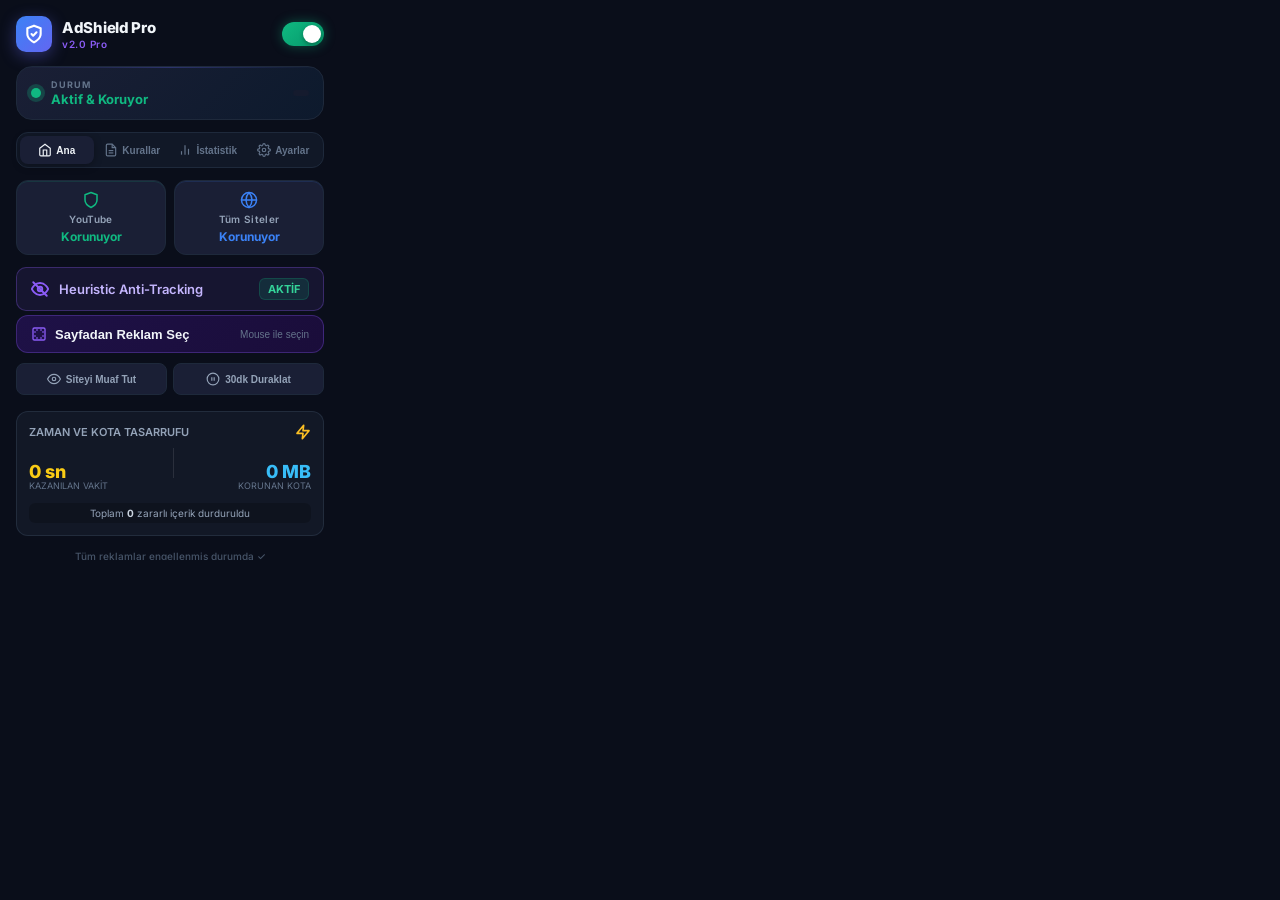
==== popup/popup.html @ 51f35d34 "özellik: zaman ve kota tasarrufu sunan oyunlaştırma paneli (gamification) eklendi * Arayüzün "Ana Se" ====
<!doctype html>
<html lang="tr">
<head>
    <meta charset="utf-8" />
    <meta name="viewport" content="width=device-width, initial-scale=1" />
    <title>AdShield Pro</title>
    <link rel="stylesheet" href="popup.css" />
    <link href="https://fonts.googleapis.com/css2?family=Inter:wght@400;500;600;700;800&display=swap" rel="stylesheet">
</head>
<body>
    <div class="container">
        <!-- Header -->
        <div class="header">
            <div class="logo">
                <svg viewBox="0 0 24 24" width="20" height="20" stroke="currentColor" stroke-width="2.5" fill="none" stroke-linecap="round" stroke-linejoin="round">
                    <path d="M12 22s8-4 8-10V5l-8-3-8 3v7c0 6 8 10 8 10z"></path>
                    <path d="M9 12l2 2 4-4"></path>
                </svg>
            </div>
            <div class="header-text">
                <h1>AdShield Pro</h1>
                <span class="version">v2.0 Pro</span>
            </div>
            <label class="toggle-switch" id="mainToggle" title="Açma / Kapama">
                <input type="checkbox" checked />
                <span class="toggle-slider"></span>
            </label>
        </div>

        <!-- Status Card -->
        <div class="status-card" id="statusCard">
            <div class="pulse-dot" id="statusDot"></div>
            <div class="status-info">
                <span class="status-label">DURUM</span>
                <span class="status-value" id="statusText">Aktif & Koruyor</span>
            </div>
            <div class="current-site" id="currentSite"></div>
        </div>

        <!-- Tab Navigation -->
        <div class="tab-nav">
            <button class="tab-btn active" data-tab="home">
                <svg viewBox="0 0 24 24" width="14" height="14" fill="none" stroke="currentColor" stroke-width="2"><path d="M3 9l9-7 9 7v11a2 2 0 01-2 2H5a2 2 0 01-2-2z"/><polyline points="9 22 9 12 15 12 15 22"/></svg>
                Ana
            </button>
            <button class="tab-btn" data-tab="rules">
                <svg viewBox="0 0 24 24" width="14" height="14" fill="none" stroke="currentColor" stroke-width="2"><path d="M14 2H6a2 2 0 00-2 2v16a2 2 0 002 2h12a2 2 0 002-2V8z"/><polyline points="14 2 14 8 20 8"/><line x1="16" y1="13" x2="8" y2="13"/><line x1="16" y1="17" x2="8" y2="17"/></svg>
                Kurallar
            </button>
            <button class="tab-btn" data-tab="stats">
                <svg viewBox="0 0 24 24" width="14" height="14" fill="none" stroke="currentColor" stroke-width="2"><line x1="18" y1="20" x2="18" y2="10"/><line x1="12" y1="20" x2="12" y2="4"/><line x1="6" y1="20" x2="6" y2="14"/></svg>
                İstatistik
            </button>
            <button class="tab-btn" data-tab="settings">
                <svg viewBox="0 0 24 24" width="14" height="14" fill="none" stroke="currentColor" stroke-width="2"><circle cx="12" cy="12" r="3"/><path d="M19.4 15a1.65 1.65 0 00.33 1.82l.06.06a2 2 0 010 2.83 2 2 0 01-2.83 0l-.06-.06a1.65 1.65 0 00-1.82-.33 1.65 1.65 0 00-1 1.51V21a2 2 0 01-4 0v-.09A1.65 1.65 0 009 19.4a1.65 1.65 0 00-1.82.33l-.06.06a2 2 0 01-2.83-2.83l.06-.06A1.65 1.65 0 004.68 15a1.65 1.65 0 00-1.51-1H3a2 2 0 010-4h.09A1.65 1.65 0 004.6 9a1.65 1.65 0 00-.33-1.82l-.06-.06a2 2 0 112.83-2.83l.06.06A1.65 1.65 0 009 4.68a1.65 1.65 0 001-1.51V3a2 2 0 014 0v.09a1.65 1.65 0 001 1.51 1.65 1.65 0 001.82-.33l.06-.06a2 2 0 012.83 2.83l-.06.06A1.65 1.65 0 0019.4 9a1.65 1.65 0 001.51 1H21a2 2 0 010 4h-.09a1.65 1.65 0 00-1.51 1z"/></svg>
                Ayarlar
            </button>
        </div>

        <!-- Tab: Home -->
        <div class="tab-content active" id="tab-home">
            <div class="stats-grid">
                <div class="stat-box glow-green">
                    <svg viewBox="0 0 24 24" width="18" height="18" fill="none" stroke="#10b981" stroke-width="2" stroke-linecap="round" stroke-linejoin="round">
                        <path d="M12 22s8-4 8-10V5l-8-3-8 3v7c0 6 8 10 8 10z"></path>
                    </svg>
                    <span class="stat-title">YouTube</span>
                    <span class="stat-value text-green">Korunuyor</span>
                </div>
                <div class="stat-box glow-blue">
                    <svg viewBox="0 0 24 24" width="18" height="18" fill="none" stroke="#3b82f6" stroke-width="2" stroke-linecap="round" stroke-linejoin="round">
                        <circle cx="12" cy="12" r="10"></circle>
                        <line x1="2" y1="12" x2="22" y2="12"></line>
                        <path d="M12 2a15.3 15.3 0 014 10 15.3 15.3 0 01-4 10 15.3 15.3 0 01-4-10 15.3 15.3 0 014-10z"></path>
                    </svg>
                    <span class="stat-title">Tüm Siteler</span>
                    <span class="stat-value text-blue">Korunuyor</span>
                </div>
            </div>

            <!-- Anti-Tracking Badge -->
            <div class="privacy-shield-container" style="margin-top: 12px; margin-bottom: 4px; background: rgba(139, 92, 246, 0.1); border: 1px solid rgba(139, 92, 246, 0.3); border-radius: 10px; padding: 10px 14px; display: flex; align-items: center; justify-content: space-between; gap: 10px;">
                <div style="display: flex; align-items: center; gap: 10px;">
                    <svg viewBox="0 0 24 24" width="18" height="18" fill="none" stroke="#8b5cf6" stroke-width="2.5" stroke-linecap="round" stroke-linejoin="round" style="flex-shrink: 0;">
                        <path d="M1 12s4-8 11-8 11 8 11 8-4 8-11 8-11-8-11-8z"></path>
                        <circle cx="12" cy="12" r="3"></circle>
                        <line x1="3" y1="3" x2="21" y2="21"></line>
                    </svg>
                    <span style="color:#c4b5fd; font-size:13px; font-weight:600;">Heuristic Anti-Tracking</span>
                </div>
                <div style="background: rgba(16, 185, 129, 0.15); color: #34d399; font-size: 11px; font-weight: 700; padding: 3px 8px; border-radius: 6px; border: 1px solid rgba(16, 185, 129, 0.2);">AKTİF</div>
            </div>

            <!-- AI Filter Badge -->
            <div id="aiActiveBadge" class="privacy-shield-container" style="display: none; margin-top: 4px; margin-bottom: 4px; background: rgba(59, 130, 246, 0.1); border: 1px solid rgba(59, 130, 246, 0.3); border-radius: 10px; padding: 10px 14px; align-items: center; justify-content: space-between; gap: 10px;">
                <div style="display: flex; align-items: center; gap: 10px;">
                    <svg viewBox="0 0 24 24" width="18" height="18" fill="none" stroke="#60a5fa" stroke-width="2.5" stroke-linecap="round" stroke-linejoin="round" style="flex-shrink: 0;">
                        <path d="M12 2v20M17 5H9.5a3.5 3.5 0 0 0 0 7h5a3.5 3.5 0 0 1 0 7H6"></path>
                    </svg>
                    <span style="color:#93c5fd; font-size:13px; font-weight:600;">AI Semantic Filter</span>
                </div>
                <div style="background: rgba(16, 185, 129, 0.15); color: #34d399; font-size: 11px; font-weight: 700; padding: 3px 8px; border-radius: 6px; border: 1px solid rgba(16, 185, 129, 0.2);">AKTİF</div>
            </div>

            <!-- Element Picker Button -->
            <button class="picker-btn" id="btnPicker">
                <svg viewBox="0 0 24 24" width="16" height="16" fill="none" stroke="currentColor" stroke-width="2">
                    <path d="M5 9l2 0"/><path d="M5 15l2 0"/>
                    <path d="M9 5l0 2"/><path d="M15 5l0 2"/>
                    <path d="M9 19l0-2"/><path d="M15 19l0-2"/>
                    <path d="M19 9l-2 0"/><path d="M19 15l-2 0"/>
                    <rect x="3" y="3" width="18" height="18" rx="2"/>
                </svg>
                <span>Sayfadan Reklam Seç</span>
                <span class="picker-hint">Mouse ile seçin</span>
            </button>

            <!-- Quick Actions -->
            <div class="quick-actions">
                <button class="action-btn" id="btnWhitelistSite" title="Bu siteyi muaf tut">
                    <svg viewBox="0 0 24 24" width="14" height="14" fill="none" stroke="currentColor" stroke-width="2">
                        <path d="M1 12s4-8 11-8 11 8 11 8-4 8-11 8-11-8-11-8z"/><circle cx="12" cy="12" r="3"/>
                    </svg>
                    <span id="whitelistBtnText">Siteyi Muaf Tut</span>
                </button>
                <button class="action-btn" id="btnPause" title="Geçici duraklat">
                    <svg viewBox="0 0 24 24" width="14" height="14" fill="none" stroke="currentColor" stroke-width="2">
                        <circle cx="12" cy="12" r="10"/><line x1="10" y1="15" x2="10" y2="9"/><line x1="14" y1="15" x2="14" y2="9"/>
                    </svg>
                    <span id="pauseBtnText">30dk Duraklat</span>
                </button>
            </div>

            <div class="gamification-panel" id="gamificationPanel" style="margin-top: 16px; background: rgba(30, 41, 59, 0.4); border: 1px solid rgba(51, 65, 85, 0.5); border-radius: 12px; padding: 12px; display: flex; flex-direction: column; gap: 8px;">
                <div style="display: flex; justify-content: space-between; align-items: center;">
                    <span style="font-size: 11px; color: #94a3b8; font-weight: 600; text-transform: uppercase;">Zaman ve Kota Tasarrufu</span>
                    <svg viewBox="0 0 24 24" width="16" height="16" fill="none" stroke="#fbbf24" stroke-width="2.5" stroke-linecap="round" stroke-linejoin="round">
                        <polygon points="13 2 3 14 12 14 11 22 21 10 12 10 13 2"></polygon>
                    </svg>
                </div>
                <div style="display: flex; justify-content: space-between; align-items: baseline;">
                    <div style="display: flex; flex-direction: column;">
                        <span id="savedTimeValue" style="font-size: 18px; font-weight: 800; color: #facc15;">0 sn</span>
                        <span style="font-size: 9px; color: #64748b; margin-top: -2px;">KAZANILAN VAKİT</span>
                    </div>
                    <div style="width: 1px; height: 30px; background: rgba(255, 255, 255, 0.1);"></div>
                    <div style="display: flex; flex-direction: column; text-align: right;">
                        <span id="savedDataValue" style="font-size: 18px; font-weight: 800; color: #38bdf8;">0 MB</span>
                        <span style="font-size: 9px; color: #64748b; margin-top: -2px;">KORUNAN KOTA</span>
                    </div>
                </div>
                <div style="font-size: 10px; color: #94a3b8; text-align: center; margin-top: 4px; background: rgba(0,0,0,0.2); padding: 4px; border-radius: 6px;">
                    Toplam <span id="totalBlockedCount" style="color: #cbd5e1; font-weight: bold;">0</span> zararlı içerik durduruldu
                </div>
            </div>
        </div>

        <!-- Tab: Rules -->
        <div class="tab-content" id="tab-rules">
            <!-- Add Rule Form -->
            <div class="add-rule-section">
                <h3 class="section-title">Yeni Kural Ekle</h3>
                <div class="input-group">
                    <input type="text" id="inputSelector" placeholder="CSS Seçici (örn: .ad-banner)" class="input-field" />
                </div>
                <div class="input-group">
                    <input type="text" id="inputDomain" placeholder="Domain (boş = tüm siteler)" class="input-field" />
                </div>
                <div class="input-row">
                    <label class="checkbox-label">
                        <input type="checkbox" id="checkAllSites" />
                        <span>Tüm sitelerde uygula</span>
                    </label>
                    <button class="btn-primary" id="btnAddRule">+ Ekle</button>
                </div>
            </div>

            <!-- Rules List -->
            <div class="rules-list-section">
                <div class="section-header">
                    <h3 class="section-title">Özel Kurallar</h3>
                    <span class="rule-count" id="ruleCount">0</span>
                </div>
                <div class="rules-list" id="rulesList">
                    <div class="empty-state" id="emptyRules">
                        <svg viewBox="0 0 24 24" width="32" height="32" fill="none" stroke="#475569" stroke-width="1.5">
                            <path d="M14 2H6a2 2 0 00-2 2v16a2 2 0 002 2h12a2 2 0 002-2V8z"/><polyline points="14 2 14 8 20 8"/>
                        </svg>
                        <span>Henüz özel kural yok</span>
                        <span class="empty-hint">Yukarıdan kural ekleyin veya "Sayfadan Reklam Seç" butonunu kullanın</span>
                    </div>
                </div>
            </div>

            <!-- Import/Export -->
            <div class="import-export">
                <button class="btn-sm" id="btnExport">📤 Dışa Aktar</button>
                <button class="btn-sm" id="btnImport">📥 İçe Aktar</button>
                <input type="file" id="fileImport" accept=".json" style="display:none" />
            </div>
        </div>

        <!-- Tab: Stats -->
        <div class="tab-content" id="tab-stats">
            <div class="stats-overview">
                <div class="stats-big-number">
                    <span class="big-number" id="statsTotalBlocked">0</span>
                    <span class="big-label">Toplam Engellenen</span>
                </div>
                <div class="stats-today">
                    <span class="today-number" id="statsTodayBlocked">0</span>
                    <span class="today-label">Bugün Engellenen</span>
                </div>
            </div>

            <h3 class="section-title">Site Bazlı İstatistikler</h3>
            <div class="domain-stats-list" id="domainStatsList">
                <div class="empty-state">
                    <span>Henüz veri yok</span>
                </div>
            </div>

            <button class="btn-danger-sm" id="btnResetStats">🗑️ İstatistikleri Sıfırla</button>
        </div>

        <!-- Tab: Settings -->
        <div class="tab-content" id="tab-settings">
            <h3 class="section-title" style="margin-top: 16px;">Yapay Zeka (AI) İçerik Filtresi</h3>
            <div class="ai-filter-section" style="background: rgba(30, 41, 59, 0.5); padding: 12px; border-radius: 8px; border: 1px solid rgba(51, 65, 85, 0.5);">
                <div style="display: flex; justify-content: space-between; align-items: center; margin-bottom: 10px;">
                    <span style="font-size: 13px; color: #e2e8f0; font-weight: 500;">AI Filtresi (Gemini Modelleri)</span>
                    <label class="toggle-switch" title="AI Filtresi Aç/Kapat" style="transform: scale(0.85); margin: 0;">
                        <input type="checkbox" id="aiToggle" />
                        <span class="toggle-slider"></span>
                    </label>
                </div>
                <div class="input-group" style="margin-top: 8px;">
                    <input type="password" id="inputAiKey" placeholder="Gemini API Key Girin" class="input-field" style="font-size: 11px; padding: 6px 10px;" />
                    <button class="btn-primary btn-sm-inline" id="btnFetchModels" style="padding: 6px 10px; font-size: 11px; white-space: nowrap;">Modelleri Bul</button>
                </div>
                <div class="input-group" id="aiModelGroup" style="margin-top: 4px; display: none;">
                    <select id="selectAiModel" class="input-field" style="font-size: 11px; padding: 6px 10px; flex: 1; background: var(--bg-secondary); color: var(--text-primary); border: 1px solid var(--border-color); border-radius: 6px;">
                    </select>
                    <button class="btn-primary btn-sm-inline" id="btnAddAiKey" style="padding: 6px 10px; font-size: 11px;">Ekle</button>
                </div>
                <div id="aiKeysList" style="margin-top: 8px; display: flex; flex-direction: column; gap: 4px;">
                    <!-- API Keys will be listed here -->
                </div>
                <div id="aiStatsDisplay" style="margin-top: 8px; display: none; justify-content: space-between; align-items: center; padding: 8px; background: rgba(59, 130, 246, 0.1); border: 1px solid rgba(59, 130, 246, 0.2); border-radius: 6px;">
                    <div style="display: flex; flex-direction: column; align-items: center; flex: 1;">
                        <span style="font-size: 10px; color: #94a3b8;">Tüketilen Token</span>
                        <span id="aiTokenCount" style="font-size: 14px; font-weight: bold; color: #60a5fa; font-family: monospace;">0</span>
                    </div>
                    <div style="width: 1px; height: 24px; background: rgba(59, 130, 246, 0.2);"></div>
                    <div style="display: flex; flex-direction: column; align-items: center; flex: 1;">
                        <span style="font-size: 10px; color: #94a3b8;">Engellenen Clickbait</span>
                        <span id="aiBlockedCount" style="font-size: 14px; font-weight: bold; color: #34d399; font-family: monospace;">0</span>
                    </div>
                </div>
                <div style="font-size: 10px; color: #94a3b8; margin-top: 8px; line-height: 1.4;">
                    Clickbait haberleri ve gizli reklam bölümlerini gizler. Çoklu key-model ikilisi eklerseniz, biri kota aşımına (429) ulaşınca diğerine geçer.
                </div>
            </div>

            <h3 class="section-title" style="margin-top: 16px;">Beyaz Liste (Muaf Siteler)</h3>
            <div class="whitelist-section">
                <div class="input-group">
                    <input type="text" id="inputWhitelist" placeholder="Domain ekle (örn: example.com)" class="input-field" />
                    <button class="btn-primary btn-sm-inline" id="btnAddWhitelist">Ekle</button>
                </div>
                <div class="whitelist-items" id="whitelistItems">
                    <div class="empty-state" id="emptyWhitelist">
                        <span>Beyaz liste boş</span>
                    </div>
                </div>
            </div>

            <h3 class="section-title" style="margin-top: 16px;">Geçici Duraklat</h3>
            <div class="pause-options">
                <button class="pause-btn" data-minutes="30">30 dk</button>
                <button class="pause-btn" data-minutes="60">1 saat</button>
                <button class="pause-btn" data-minutes="180">3 saat</button>
                <button class="pause-btn" id="btnResumeNow" style="display:none;">▶ Devam Et</button>
            </div>
            <div class="pause-status" id="pauseStatus" style="display:none;">
                <span id="pauseStatusText"></span>
            </div>

            <div class="about-section">
                <p class="about-text">AdShield Pro v2.0</p>
                <p class="about-sub">YouTube & tüm siteler için gelişmiş reklam engelleme</p>
            </div>
        </div>

        <!-- Status Message -->
        <div class="status-message" id="statusMessage">
            Tüm reklamlar engellenmiş durumda ✓
        </div>

        <!-- App Footer -->
        <div class="app-footer">
            <div class="author-info">
                Prepared by <span class="author-name">Gökhan TAYLAN</span>
            </div>
            <div class="social-links">
                <a href="http://instagram.com/ayzvisionstudio" target="_blank" title="Instagram" class="social-link instagram">
                    <svg viewBox="0 0 24 24" width="14" height="14" fill="none" stroke="currentColor" stroke-width="2" stroke-linecap="round" stroke-linejoin="round"><rect x="2" y="2" width="20" height="20" rx="5" ry="5"></rect><path d="M16 11.37A4 4 0 1 1 12.63 8 4 4 0 0 1 16 11.37z"></path><line x1="17.5" y1="6.5" x2="17.51" y2="6.5"></line></svg>
                </a>
                <a href="https://www.linkedin.com/in/gkhantyln/" target="_blank" title="LinkedIn" class="social-link linkedin">
                    <svg viewBox="0 0 24 24" width="14" height="14" fill="none" stroke="currentColor" stroke-width="2" stroke-linecap="round" stroke-linejoin="round"><path d="M16 8a6 6 0 0 1 6 6v7h-4v-7a2 2 0 0 0-2-2 2 2 0 0 0-2 2v7h-4v-7a6 6 0 0 1 6-6z"></path><rect x="2" y="9" width="4" height="12"></rect><circle cx="4" cy="4" r="2"></circle></svg>
                </a>
                <a href="mailto:tylngkhn@gmail.com" title="Email" class="social-link email">
                    <svg viewBox="0 0 24 24" width="14" height="14" fill="none" stroke="currentColor" stroke-width="2" stroke-linecap="round" stroke-linejoin="round"><path d="M4 4h16c1.1 0 2 .9 2 2v12c0 1.1-.9 2-2 2H4c-1.1 0-2-.9-2-2V6c0-1.1.9-2 2-2z"></path><polyline points="22,6 12,13 2,6"></polyline></svg>
                </a>
                <a href="https://t.me/llcoder" target="_blank" title="Telegram" class="social-link telegram">
                    <svg viewBox="0 0 24 24" width="14" height="14" fill="none" stroke="currentColor" stroke-width="2" stroke-linecap="round" stroke-linejoin="round"><line x1="22" y1="2" x2="11" y2="13"></line><polygon points="22 2 15 22 11 13 2 9 22 2"></polygon></svg>
                </a>
            </div>
        </div>
    </div>
    <script src="popup.js"></script>
</body>
</html>
---- popup/popup.css ----
/* ======================================================
   AdShield Pro v2.0 — Premium Dark Mode Popup CSS
   ====================================================== */

:root {
  --bg-primary: #0a0e1a;
  --bg-secondary: #111827;
  --bg-card: #1a1f35;
  --bg-card-hover: #222845;
  --bg-input: #151b2e;
  --border-primary: #1e293b;
  --border-secondary: #2d3a52;
  --border-accent: #3b82f6;
  --text-primary: #f1f5f9;
  --text-secondary: #94a3b8;
  --text-muted: #64748b;
  --text-dim: #475569;
  --accent-green: #10b981;
  --accent-green-glow: rgba(16, 185, 129, 0.15);
  --accent-blue: #3b82f6;
  --accent-blue-glow: rgba(59, 130, 246, 0.15);
  --accent-red: #ef4444;
  --accent-orange: #f59e0b;
  --accent-purple: #8b5cf6;
  --radius-sm: 8px;
  --radius-md: 12px;
  --radius-lg: 16px;
  --shadow-sm: 0 2px 8px rgba(0,0,0,0.3);
  --shadow-md: 0 4px 16px rgba(0,0,0,0.4);
  --shadow-lg: 0 8px 32px rgba(0,0,0,0.5);
  --transition: all 0.2s cubic-bezier(0.4, 0, 0.2, 1);
}

* {
  box-sizing: border-box;
}

body {
  margin: 0;
  font-family: 'Inter', -apple-system, BlinkMacSystemFont, "Segoe UI", Roboto, Helvetica, Arial, sans-serif;
  background: var(--bg-primary);
  color: var(--text-primary);
  user-select: none;
  -webkit-font-smoothing: antialiased;
}

.container {
  width: 340px;
  padding: 16px;
  max-height: 560px;
  overflow-y: auto;
}

.container::-webkit-scrollbar {
  width: 4px;
}
.container::-webkit-scrollbar-track {
  background: transparent;
}
.container::-webkit-scrollbar-thumb {
  background: var(--border-secondary);
  border-radius: 4px;
}

/* ── Header ─────────────────────────────── */
.header {
  display: flex;
  align-items: center;
  gap: 10px;
  margin-bottom: 14px;
}

.logo {
  background: linear-gradient(135deg, #3b82f6, #6366f1);
  color: white;
  width: 36px;
  height: 36px;
  border-radius: 10px;
  display: flex;
  align-items: center;
  justify-content: center;
  box-shadow: 0 4px 16px rgba(99, 102, 241, 0.4);
  flex-shrink: 0;
}

.header-text {
  display: flex;
  flex-direction: column;
  gap: 1px;
  flex: 1;
}

h1 {
  margin: 0;
  font-size: 15px;
  font-weight: 800;
  color: var(--text-primary);
  letter-spacing: -0.3px;
}

.version {
  font-size: 10px;
  color: var(--accent-purple);
  font-weight: 600;
  letter-spacing: 0.5px;
}

/* Toggle Switch */
.toggle-switch {
  position: relative;
  width: 42px;
  height: 24px;
  flex-shrink: 0;
}

.toggle-switch input {
  opacity: 0;
  width: 0;
  height: 0;
}

.toggle-slider {
  position: absolute;
  cursor: pointer;
  top: 0;
  left: 0;
  right: 0;
  bottom: 0;
  background: #334155;
  border-radius: 24px;
  transition: var(--transition);
}

.toggle-slider:before {
  content: '';
  position: absolute;
  height: 18px;
  width: 18px;
  left: 3px;
  bottom: 3px;
  background: white;
  border-radius: 50%;
  transition: var(--transition);
  box-shadow: 0 2px 4px rgba(0,0,0,0.3);
}

.toggle-switch input:checked + .toggle-slider {
  background: linear-gradient(135deg, #10b981, #059669);
  box-shadow: 0 0 12px rgba(16, 185, 129, 0.4);
}

.toggle-switch input:checked + .toggle-slider:before {
  transform: translateX(18px);
}

/* ── Status Card ────────────────────────── */
.status-card {
  background: linear-gradient(135deg, var(--bg-card), #0d1a2d);
  border: 1px solid var(--border-primary);
  border-radius: var(--radius-lg);
  padding: 12px 14px;
  display: flex;
  align-items: center;
  gap: 10px;
  margin-bottom: 12px;
  position: relative;
  overflow: hidden;
}

.status-card::before {
  content: '';
  position: absolute;
  top: 0;
  left: 0;
  right: 0;
  height: 1px;
  background: linear-gradient(90deg, transparent, rgba(99,102,241,0.3), transparent);
}

.status-card.disabled {
  border-color: rgba(239, 68, 68, 0.3);
}

.pulse-dot {
  width: 10px;
  height: 10px;
  border-radius: 50%;
  background: var(--accent-green);
  flex-shrink: 0;
  position: relative;
}

.pulse-dot.off {
  background: var(--accent-red);
}

.pulse-dot::after {
  content: '';
  position: absolute;
  top: -4px;
  left: -4px;
  width: 18px;
  height: 18px;
  border-radius: 50%;
  background: rgba(16, 185, 129, 0.25);
  animation: pulse 2s ease-in-out infinite;
}

.pulse-dot.off::after {
  background: rgba(239, 68, 68, 0.25);
}

@keyframes pulse {
  0%, 100% { transform: scale(1); opacity: 1; }
  50% { transform: scale(1.4); opacity: 0.4; }
}

.status-info {
  display: flex;
  flex-direction: column;
  gap: 1px;
  flex: 1;
}

.status-label {
  font-size: 9px;
  color: var(--text-muted);
  font-weight: 700;
  text-transform: uppercase;
  letter-spacing: 1px;
}

.status-value {
  font-size: 13px;
  font-weight: 700;
  color: var(--accent-green);
}

.status-value.off {
  color: var(--accent-red);
}

.current-site {
  font-size: 10px;
  color: var(--text-muted);
  background: var(--bg-input);
  padding: 3px 8px;
  border-radius: 6px;
  max-width: 120px;
  overflow: hidden;
  text-overflow: ellipsis;
  white-space: nowrap;
}

/* ── Tab Navigation ─────────────────────── */
.tab-nav {
  display: flex;
  gap: 2px;
  background: var(--bg-secondary);
  border-radius: var(--radius-md);
  padding: 3px;
  margin-bottom: 12px;
  border: 1px solid var(--border-primary);
}

.tab-btn {
  flex: 1;
  display: flex;
  align-items: center;
  justify-content: center;
  gap: 4px;
  padding: 7px 4px;
  border: none;
  background: transparent;
  color: var(--text-muted);
  font-size: 10px;
  font-weight: 600;
  border-radius: var(--radius-sm);
  cursor: pointer;
  transition: var(--transition);
  white-space: nowrap;
}

.tab-btn:hover {
  color: var(--text-secondary);
  background: rgba(255,255,255,0.04);
}

.tab-btn.active {
  background: var(--bg-card);
  color: var(--text-primary);
  box-shadow: var(--shadow-sm);
}

.tab-btn svg {
  flex-shrink: 0;
}

/* ── Tab Content ────────────────────────── */
.tab-content {
  display: none;
  animation: fadeIn 0.2s ease;
}

.tab-content.active {
  display: block;
}

@keyframes fadeIn {
  from { opacity: 0; transform: translateY(4px); }
  to { opacity: 1; transform: translateY(0); }
}

/* ── Stats Grid (Home) ──────────────────── */
.stats-grid {
  display: flex;
  gap: 8px;
  margin-bottom: 10px;
}

.stat-box {
  flex: 1;
  background: var(--bg-card);
  border: 1px solid var(--border-primary);
  border-radius: var(--radius-md);
  padding: 10px 8px;
  text-align: center;
  display: flex;
  flex-direction: column;
  align-items: center;
  gap: 4px;
  transition: var(--transition);
}

.stat-box:hover {
  border-color: var(--border-secondary);
  transform: translateY(-1px);
}

.stat-box.glow-green {
  box-shadow: inset 0 1px 0 var(--accent-green-glow);
}
.stat-box.glow-blue {
  box-shadow: inset 0 1px 0 var(--accent-blue-glow);
}

.stat-title {
  display: block;
  font-size: 10px;
  color: var(--text-secondary);
  font-weight: 600;
  letter-spacing: 0.3px;
}

.stat-value {
  display: block;
  font-size: 12px;
  font-weight: 700;
}

.text-green { color: var(--accent-green); }
.text-blue { color: var(--accent-blue); }
.text-red { color: var(--accent-red); }

/* ── Picker Button ──────────────────────── */
.picker-btn {
  width: 100%;
  display: flex;
  align-items: center;
  gap: 8px;
  padding: 10px 14px;
  background: linear-gradient(135deg, #1e1147, #1a0d3a);
  border: 1px solid rgba(139, 92, 246, 0.3);
  border-radius: var(--radius-md);
  color: var(--text-primary);
  font-size: 13px;
  font-weight: 600;
  cursor: pointer;
  transition: var(--transition);
  margin-bottom: 10px;
}

.picker-btn:hover {
  background: linear-gradient(135deg, #2d1a60, #241050);
  border-color: rgba(139, 92, 246, 0.5);
  box-shadow: 0 4px 20px rgba(139, 92, 246, 0.2);
  transform: translateY(-1px);
}

.picker-btn:active {
  transform: translateY(0);
}

.picker-btn svg {
  color: var(--accent-purple);
  flex-shrink: 0;
}

.picker-hint {
  margin-left: auto;
  font-size: 10px;
  color: var(--text-muted);
  font-weight: 500;
}

/* ── Quick Actions ──────────────────────── */
.quick-actions {
  display: flex;
  gap: 6px;
  margin-bottom: 10px;
}

.action-btn {
  flex: 1;
  display: flex;
  align-items: center;
  justify-content: center;
  gap: 5px;
  padding: 8px 6px;
  background: var(--bg-card);
  border: 1px solid var(--border-primary);
  border-radius: var(--radius-sm);
  color: var(--text-secondary);
  font-size: 10px;
  font-weight: 600;
  cursor: pointer;
  transition: var(--transition);
}

.action-btn:hover {
  background: var(--bg-card-hover);
  color: var(--text-primary);
  border-color: var(--border-secondary);
}

.action-btn.active-wl {
  background: rgba(245, 158, 11, 0.1);
  border-color: rgba(245, 158, 11, 0.3);
  color: var(--accent-orange);
}

/* ── Total Blocked ──────────────────────── */
.total-blocked {
  text-align: center;
  padding: 8px 0 4px;
}

.total-number {
  display: block;
  font-size: 28px;
  font-weight: 800;
  background: linear-gradient(135deg, var(--accent-green), var(--accent-blue));
  -webkit-background-clip: text;
  -webkit-text-fill-color: transparent;
  background-clip: text;
  line-height: 1.1;
}

.total-label {
  font-size: 10px;
  color: var(--text-muted);
  font-weight: 500;
}

/* ── Rules Tab ──────────────────────────── */
.section-title {
  font-size: 12px;
  font-weight: 700;
  color: var(--text-secondary);
  margin: 0 0 8px;
  text-transform: uppercase;
  letter-spacing: 0.5px;
}

.section-header {
  display: flex;
  align-items: center;
  justify-content: space-between;
  margin-bottom: 8px;
}

.section-header .section-title {
  margin: 0;
}

.rule-count {
  background: var(--accent-blue);
  color: white;
  font-size: 10px;
  font-weight: 700;
  padding: 2px 8px;
  border-radius: 10px;
  min-width: 20px;
  text-align: center;
}

.add-rule-section {
  background: var(--bg-card);
  border: 1px solid var(--border-primary);
  border-radius: var(--radius-md);
  padding: 12px;
  margin-bottom: 12px;
}

.input-group {
  margin-bottom: 8px;
  display: flex;
  gap: 6px;
}

.input-field {
  width: 100%;
  padding: 8px 10px;
  background: var(--bg-input);
  border: 1px solid var(--border-primary);
  border-radius: var(--radius-sm);
  color: var(--text-primary);
  font-size: 12px;
  font-family: 'Inter', sans-serif;
  outline: none;
  transition: var(--transition);
}

.input-field:focus {
  border-color: var(--accent-blue);
  box-shadow: 0 0 0 3px rgba(59, 130, 246, 0.1);
}

.input-field::placeholder {
  color: var(--text-dim);
}

.input-row {
  display: flex;
  align-items: center;
  justify-content: space-between;
}

.checkbox-label {
  display: flex;
  align-items: center;
  gap: 6px;
  font-size: 11px;
  color: var(--text-secondary);
  cursor: pointer;
}

.checkbox-label input[type="checkbox"] {
  accent-color: var(--accent-blue);
  width: 14px;
  height: 14px;
}

.btn-primary {
  padding: 7px 14px;
  background: linear-gradient(135deg, var(--accent-blue), #2563eb);
  color: white;
  border: none;
  border-radius: var(--radius-sm);
  font-size: 12px;
  font-weight: 700;
  cursor: pointer;
  transition: var(--transition);
  white-space: nowrap;
}

.btn-primary:hover {
  box-shadow: 0 4px 12px rgba(59, 130, 246, 0.4);
  transform: translateY(-1px);
}

/* Rules List */
.rules-list-section {
  margin-bottom: 12px;
}

.rules-list {
  max-height: 200px;
  overflow-y: auto;
  display: flex;
  flex-direction: column;
  gap: 4px;
}

.rules-list::-webkit-scrollbar {
  width: 3px;
}
.rules-list::-webkit-scrollbar-thumb {
  background: var(--border-secondary);
  border-radius: 3px;
}

.rule-item {
  display: flex;
  align-items: center;
  gap: 8px;
  padding: 8px 10px;
  background: var(--bg-card);
  border: 1px solid var(--border-primary);
  border-radius: var(--radius-sm);
  transition: var(--transition);
  animation: slideIn 0.2s ease;
}

@keyframes slideIn {
  from { opacity: 0; transform: translateX(-8px); }
  to { opacity: 1; transform: translateX(0); }
}

.rule-item:hover {
  border-color: var(--border-secondary);
}

.rule-item.disabled {
  opacity: 0.4;
}

.rule-selector {
  flex: 1;
  font-size: 11px;
  font-family: 'Consolas', 'Courier New', monospace;
  color: var(--accent-purple);
  overflow: hidden;
  text-overflow: ellipsis;
  white-space: nowrap;
}

.rule-domain {
  font-size: 9px;
  color: var(--text-muted);
  background: var(--bg-input);
  padding: 2px 6px;
  border-radius: 4px;
  white-space: nowrap;
}

.rule-source {
  font-size: 8px;
  padding: 1px 5px;
  border-radius: 4px;
  font-weight: 600;
}

.rule-source.picker {
  background: rgba(139, 92, 246, 0.15);
  color: var(--accent-purple);
}

.rule-source.manual {
  background: rgba(59, 130, 246, 0.15);
  color: var(--accent-blue);
}

.rule-source.import {
  background: rgba(245, 158, 11, 0.15);
  color: var(--accent-orange);
}

.rule-toggle {
  width: 14px;
  height: 14px;
  accent-color: var(--accent-green);
  cursor: pointer;
}

.rule-delete {
  background: none;
  border: none;
  color: var(--text-dim);
  cursor: pointer;
  padding: 2px;
  font-size: 14px;
  line-height: 1;
  transition: var(--transition);
  border-radius: 4px;
}

.rule-delete:hover {
  color: var(--accent-red);
  background: rgba(239, 68, 68, 0.1);
}

.empty-state {
  display: flex;
  flex-direction: column;
  align-items: center;
  gap: 6px;
  padding: 20px;
  color: var(--text-dim);
  font-size: 12px;
  text-align: center;
}

.empty-hint {
  font-size: 10px;
  color: var(--text-dim);
  max-width: 200px;
}

/* Import/Export */
.import-export {
  display: flex;
  gap: 6px;
}

.btn-sm {
  flex: 1;
  padding: 7px 10px;
  background: var(--bg-card);
  border: 1px solid var(--border-primary);
  border-radius: var(--radius-sm);
  color: var(--text-secondary);
  font-size: 11px;
  font-weight: 600;
  cursor: pointer;
  transition: var(--transition);
}

.btn-sm:hover {
  border-color: var(--border-secondary);
  background: var(--bg-card-hover);
  color: var(--text-primary);
}

.btn-sm-inline {
  padding: 7px 12px;
  font-size: 11px;
}

/* ── Stats Tab ──────────────────────────── */
.stats-overview {
  display: flex;
  gap: 8px;
  margin-bottom: 14px;
}

.stats-big-number, .stats-today {
  flex: 1;
  background: var(--bg-card);
  border: 1px solid var(--border-primary);
  border-radius: var(--radius-md);
  padding: 14px;
  text-align: center;
}

.big-number {
  display: block;
  font-size: 28px;
  font-weight: 800;
  background: linear-gradient(135deg, var(--accent-green), #059669);
  -webkit-background-clip: text;
  -webkit-text-fill-color: transparent;
  background-clip: text;
  line-height: 1.2;
}

.big-label, .today-label {
  font-size: 10px;
  color: var(--text-muted);
  font-weight: 500;
}

.today-number {
  display: block;
  font-size: 28px;
  font-weight: 800;
  color: var(--accent-blue);
  line-height: 1.2;
}

.domain-stats-list {
  display: flex;
  flex-direction: column;
  gap: 4px;
  max-height: 180px;
  overflow-y: auto;
  margin-bottom: 10px;
}

.domain-stat-item {
  display: flex;
  align-items: center;
  justify-content: space-between;
  padding: 6px 10px;
  background: var(--bg-card);
  border: 1px solid var(--border-primary);
  border-radius: var(--radius-sm);
}

.domain-name {
  font-size: 11px;
  color: var(--text-secondary);
  overflow: hidden;
  text-overflow: ellipsis;
  white-space: nowrap;
  max-width: 200px;
}

.domain-count {
  font-size: 12px;
  font-weight: 700;
  color: var(--accent-green);
}

.btn-danger-sm {
  width: 100%;
  padding: 7px;
  background: rgba(239, 68, 68, 0.08);
  border: 1px solid rgba(239, 68, 68, 0.2);
  border-radius: var(--radius-sm);
  color: var(--accent-red);
  font-size: 11px;
  font-weight: 600;
  cursor: pointer;
  transition: var(--transition);
}

.btn-danger-sm:hover {
  background: rgba(239, 68, 68, 0.15);
  border-color: rgba(239, 68, 68, 0.4);
}

/* ── Settings Tab ───────────────────────── */
.whitelist-section {
  margin-bottom: 12px;
}

.whitelist-items {
  display: flex;
  flex-direction: column;
  gap: 4px;
  max-height: 120px;
  overflow-y: auto;
}

.whitelist-item {
  display: flex;
  align-items: center;
  justify-content: space-between;
  padding: 6px 10px;
  background: var(--bg-card);
  border: 1px solid var(--border-primary);
  border-radius: var(--radius-sm);
}

.whitelist-domain {
  font-size: 12px;
  color: var(--text-secondary);
}

.whitelist-remove {
  background: none;
  border: none;
  color: var(--text-dim);
  cursor: pointer;
  font-size: 14px;
  padding: 2px 4px;
  border-radius: 4px;
  transition: var(--transition);
}

.whitelist-remove:hover {
  color: var(--accent-red);
  background: rgba(239, 68, 68, 0.1);
}

.pause-options {
  display: flex;
  gap: 6px;
  margin-bottom: 8px;
}

.pause-btn {
  flex: 1;
  padding: 7px 8px;
  background: var(--bg-card);
  border: 1px solid var(--border-primary);
  border-radius: var(--radius-sm);
  color: var(--text-secondary);
  font-size: 11px;
  font-weight: 600;
  cursor: pointer;
  transition: var(--transition);
}

.pause-btn:hover {
  border-color: var(--accent-orange);
  color: var(--accent-orange);
  background: rgba(245, 158, 11, 0.08);
}

.pause-status {
  padding: 8px 12px;
  background: rgba(245, 158, 11, 0.08);
  border: 1px solid rgba(245, 158, 11, 0.2);
  border-radius: var(--radius-sm);
  font-size: 11px;
  color: var(--accent-orange);
  text-align: center;
  font-weight: 600;
  margin-bottom: 12px;
}

.about-section {
  margin-top: 16px;
  text-align: center;
  padding: 12px;
  background: var(--bg-card);
  border: 1px solid var(--border-primary);
  border-radius: var(--radius-md);
}

.about-text {
  margin: 0;
  font-size: 12px;
  font-weight: 700;
  color: var(--text-primary);
}

.about-sub {
  margin: 4px 0 0;
  font-size: 10px;
  color: var(--text-muted);
}

/* ── Status Message ─────────────────────── */
.status-message {
  text-align: center;
  font-size: 10px;
  color: var(--text-dim);
  font-weight: 500;
  padding-top: 8px;
  margin-top: 6px;
}

/* ── App Footer ─────────────────────────── */
.app-footer {
  margin-top: 12px;
  padding-top: 12px;
  border-top: 1px solid var(--border-primary);
  display: flex;
  flex-direction: column;
  align-items: center;
  gap: 8px;
}

.author-info {
  font-size: 10px;
  color: var(--text-muted);
}

.author-name {
  color: var(--text-secondary);
  font-weight: 700;
}

.social-links {
  display: flex;
  gap: 12px;
  align-items: center;
}

.social-link {
  color: var(--text-dim);
  transition: var(--transition);
  display: flex;
  align-items: center;
  justify-content: center;
}

.social-link:hover {
  color: var(--text-primary);
  transform: translateY(-2px);
}

.social-link.instagram:hover { color: #E1306C; }
.social-link.linkedin:hover { color: #0077B5; }
.social-link.email:hover { color: #EA4335; }
.social-link.telegram:hover { color: #0088cc; }

/* ── Animations ─────────────────────────── */
@keyframes shimmer {
  0% { background-position: -200% center; }
  100% { background-position: 200% center; }
}

.shimmer-text {
  background: linear-gradient(90deg, var(--text-primary), var(--accent-blue), var(--text-primary));
  background-size: 200%;
  -webkit-background-clip: text;
  -webkit-text-fill-color: transparent;
  animation: shimmer 3s ease infinite;
}
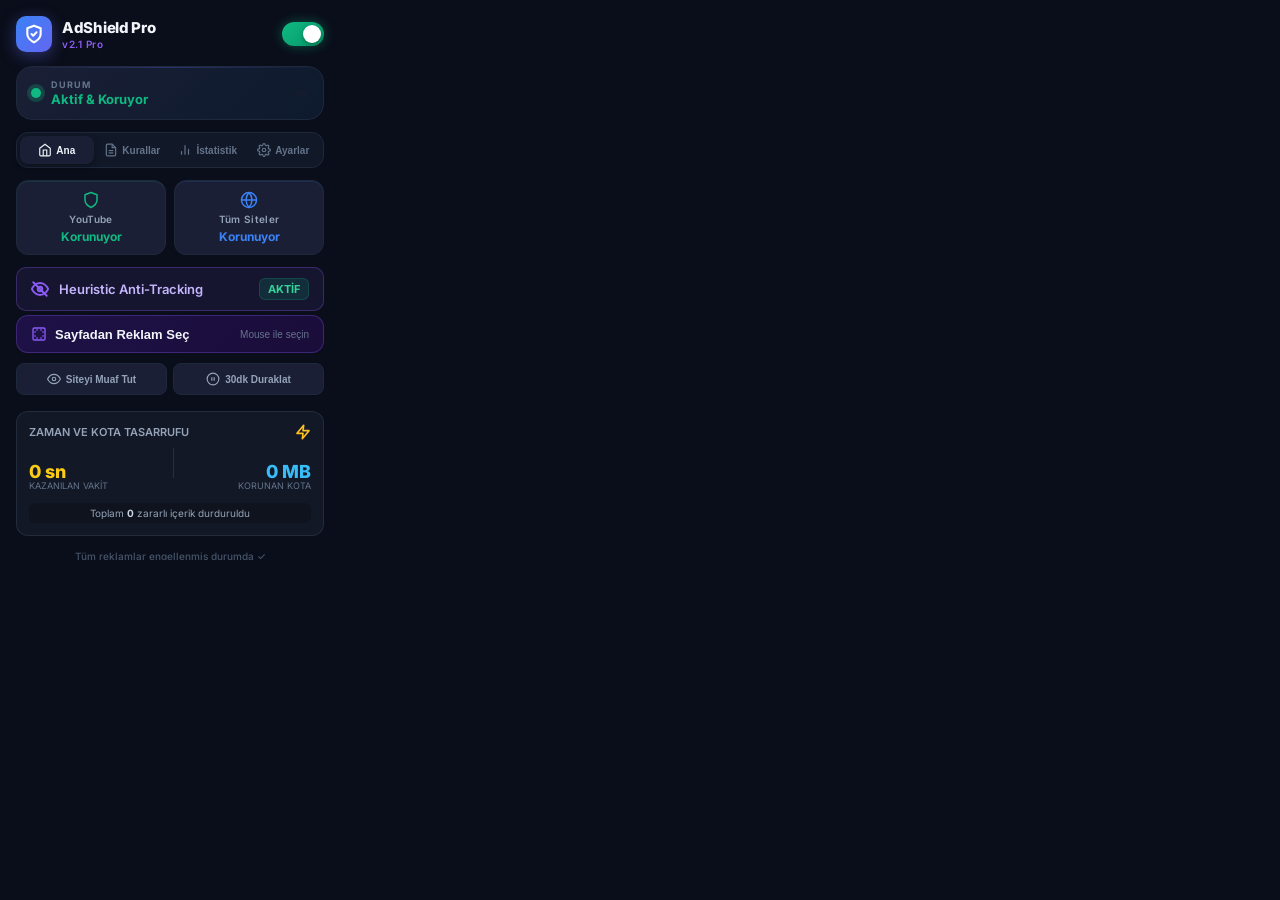
==== commit fd55223b: "fix & feat: depolama kotası iyileştirmesi, manuel dil seçimi ve stabilite güncellemeleri * Sync Quot" ====
--- a/popup/popup.html
+++ b/popup/popup.html
@@ -18,8 +18,8 @@
                 </svg>
             </div>
             <div class="header-text">
-                <h1>AdShield Pro</h1>
-                <span class="version">v2.0 Pro</span>
+                <h1 data-i18n="appName">AdShield Pro</h1>
+                <span class="version">v2.1 Pro</span>
             </div>
             <label class="toggle-switch" id="mainToggle" title="Açma / Kapama">
                 <input type="checkbox" checked />
@@ -31,27 +31,27 @@
         <div class="status-card" id="statusCard">
             <div class="pulse-dot" id="statusDot"></div>
             <div class="status-info">
-                <span class="status-label">DURUM</span>
-                <span class="status-value" id="statusText">Aktif & Koruyor</span>
+                <span class="status-label" data-i18n="statusLabel">DURUM</span>
+                <span class="status-value" id="statusText" data-i18n="statusActive">Aktif & Koruyor</span>
             </div>
             <div class="current-site" id="currentSite"></div>
         </div>
 
         <!-- Tab Navigation -->
         <div class="tab-nav">
-            <button class="tab-btn active" data-tab="home">
+            <button class="tab-btn active" data-tab="home" data-i18n="homeTab">
                 <svg viewBox="0 0 24 24" width="14" height="14" fill="none" stroke="currentColor" stroke-width="2"><path d="M3 9l9-7 9 7v11a2 2 0 01-2 2H5a2 2 0 01-2-2z"/><polyline points="9 22 9 12 15 12 15 22"/></svg>
                 Ana
             </button>
-            <button class="tab-btn" data-tab="rules">
+            <button class="tab-btn" data-tab="rules" data-i18n="rulesTab">
                 <svg viewBox="0 0 24 24" width="14" height="14" fill="none" stroke="currentColor" stroke-width="2"><path d="M14 2H6a2 2 0 00-2 2v16a2 2 0 002 2h12a2 2 0 002-2V8z"/><polyline points="14 2 14 8 20 8"/><line x1="16" y1="13" x2="8" y2="13"/><line x1="16" y1="17" x2="8" y2="17"/></svg>
                 Kurallar
             </button>
-            <button class="tab-btn" data-tab="stats">
+            <button class="tab-btn" data-tab="stats" data-i18n="statsTab">
                 <svg viewBox="0 0 24 24" width="14" height="14" fill="none" stroke="currentColor" stroke-width="2"><line x1="18" y1="20" x2="18" y2="10"/><line x1="12" y1="20" x2="12" y2="4"/><line x1="6" y1="20" x2="6" y2="14"/></svg>
                 İstatistik
             </button>
-            <button class="tab-btn" data-tab="settings">
+            <button class="tab-btn" data-tab="settings" data-i18n="settingsTab">
                 <svg viewBox="0 0 24 24" width="14" height="14" fill="none" stroke="currentColor" stroke-width="2"><circle cx="12" cy="12" r="3"/><path d="M19.4 15a1.65 1.65 0 00.33 1.82l.06.06a2 2 0 010 2.83 2 2 0 01-2.83 0l-.06-.06a1.65 1.65 0 00-1.82-.33 1.65 1.65 0 00-1 1.51V21a2 2 0 01-4 0v-.09A1.65 1.65 0 009 19.4a1.65 1.65 0 00-1.82.33l-.06.06a2 2 0 01-2.83-2.83l.06-.06A1.65 1.65 0 004.68 15a1.65 1.65 0 00-1.51-1H3a2 2 0 010-4h.09A1.65 1.65 0 004.6 9a1.65 1.65 0 00-.33-1.82l-.06-.06a2 2 0 112.83-2.83l.06.06A1.65 1.65 0 009 4.68a1.65 1.65 0 001-1.51V3a2 2 0 014 0v.09a1.65 1.65 0 001 1.51 1.65 1.65 0 001.82-.33l.06-.06a2 2 0 012.83 2.83l-.06.06A1.65 1.65 0 0019.4 9a1.65 1.65 0 001.51 1H21a2 2 0 010 4h-.09a1.65 1.65 0 00-1.51 1z"/></svg>
                 Ayarlar
             </button>
@@ -111,8 +111,8 @@
                     <path d="M19 9l-2 0"/><path d="M19 15l-2 0"/>
                     <rect x="3" y="3" width="18" height="18" rx="2"/>
                 </svg>
-                <span>Sayfadan Reklam Seç</span>
-                <span class="picker-hint">Mouse ile seçin</span>
+                <span data-i18n="pickElement">Sayfadan Reklam Seç</span>
+                <span class="picker-hint" data-i18n="pickHint">Mouse ile seçin</span>
             </button>
 
             <!-- Quick Actions -->
@@ -141,12 +141,12 @@
                 <div style="display: flex; justify-content: space-between; align-items: baseline;">
                     <div style="display: flex; flex-direction: column;">
                         <span id="savedTimeValue" style="font-size: 18px; font-weight: 800; color: #facc15;">0 sn</span>
-                        <span style="font-size: 9px; color: #64748b; margin-top: -2px;">KAZANILAN VAKİT</span>
+                        <span style="font-size: 9px; color: #64748b; margin-top: -2px;" data-i18n="gamTime">KAZANILAN VAKİT</span>
                     </div>
                     <div style="width: 1px; height: 30px; background: rgba(255, 255, 255, 0.1);"></div>
                     <div style="display: flex; flex-direction: column; text-align: right;">
                         <span id="savedDataValue" style="font-size: 18px; font-weight: 800; color: #38bdf8;">0 MB</span>
-                        <span style="font-size: 9px; color: #64748b; margin-top: -2px;">KORUNAN KOTA</span>
+                        <span style="font-size: 9px; color: #64748b; margin-top: -2px;" data-i18n="gamData">KORUNAN KOTA</span>
                     </div>
                 </div>
                 <div style="font-size: 10px; color: #94a3b8; text-align: center; margin-top: 4px; background: rgba(0,0,0,0.2); padding: 4px; border-radius: 6px;">
@@ -159,26 +159,26 @@
         <div class="tab-content" id="tab-rules">
             <!-- Add Rule Form -->
             <div class="add-rule-section">
-                <h3 class="section-title">Yeni Kural Ekle</h3>
+                <h3 class="section-title" data-i18n="addRule">Yeni Kural Ekle</h3>
                 <div class="input-group">
-                    <input type="text" id="inputSelector" placeholder="CSS Seçici (örn: .ad-banner)" class="input-field" />
+                    <input type="text" id="inputSelector" placeholder="CSS Seçici (örn: .ad-banner)" class="input-field" data-i18n-placeholder="placeholderSelector" />
                 </div>
                 <div class="input-group">
-                    <input type="text" id="inputDomain" placeholder="Domain (boş = tüm siteler)" class="input-field" />
+                    <input type="text" id="inputDomain" placeholder="Domain (boş = tüm siteler)" class="input-field" data-i18n-placeholder="placeholderDomain" />
                 </div>
                 <div class="input-row">
                     <label class="checkbox-label">
                         <input type="checkbox" id="checkAllSites" />
-                        <span>Tüm sitelerde uygula</span>
+                        <span data-i18n="applyAllSites">Tüm sitelerde uygula</span>
                     </label>
-                    <button class="btn-primary" id="btnAddRule">+ Ekle</button>
+                    <button class="btn-primary" id="btnAddRule" data-i18n="addBtn">+ Ekle</button>
                 </div>
             </div>
 
             <!-- Rules List -->
             <div class="rules-list-section">
                 <div class="section-header">
-                    <h3 class="section-title">Özel Kurallar</h3>
+                    <h3 class="section-title" data-i18n="customRules">Özel Kurallar</h3>
                     <span class="rule-count" id="ruleCount">0</span>
                 </div>
                 <div class="rules-list" id="rulesList">
@@ -186,16 +186,16 @@
                         <svg viewBox="0 0 24 24" width="32" height="32" fill="none" stroke="#475569" stroke-width="1.5">
                             <path d="M14 2H6a2 2 0 00-2 2v16a2 2 0 002 2h12a2 2 0 002-2V8z"/><polyline points="14 2 14 8 20 8"/>
                         </svg>
-                        <span>Henüz özel kural yok</span>
-                        <span class="empty-hint">Yukarıdan kural ekleyin veya "Sayfadan Reklam Seç" butonunu kullanın</span>
+                        <span data-i18n="noRules">Henüz özel kural yok</span>
+                        <span class="empty-hint" data-i18n="emptyHint">Yukarıdan kural ekleyin veya "Sayfadan Reklam Seç" butonunu kullanın</span>
                     </div>
                 </div>
             </div>
 
             <!-- Import/Export -->
             <div class="import-export">
-                <button class="btn-sm" id="btnExport">📤 Dışa Aktar</button>
-                <button class="btn-sm" id="btnImport">📥 İçe Aktar</button>
+                <button class="btn-sm" id="btnExport" data-i18n="export">📤 Dışa Aktar</button>
+                <button class="btn-sm" id="btnImport" data-i18n="import">📥 İçe Aktar</button>
                 <input type="file" id="fileImport" accept=".json" style="display:none" />
             </div>
         </div>
@@ -205,90 +205,109 @@
             <div class="stats-overview">
                 <div class="stats-big-number">
                     <span class="big-number" id="statsTotalBlocked">0</span>
-                    <span class="big-label">Toplam Engellenen</span>
+                    <span class="big-label" data-i18n="totalStatsLabel">Toplam Engellenen</span>
                 </div>
                 <div class="stats-today">
                     <span class="today-number" id="statsTodayBlocked">0</span>
-                    <span class="today-label">Bugün Engellenen</span>
-                </div>
-            </div>
-
-            <h3 class="section-title">Site Bazlı İstatistikler</h3>
+                    <span class="today-label" data-i18n="todayStatsLabel">Bugün Engellenen</span>
+                </div>
+            </div>
+
+            <h3 class="section-title" data-i18n="statsByDomain">Site Bazlı İstatistikler</h3>
             <div class="domain-stats-list" id="domainStatsList">
                 <div class="empty-state">
-                    <span>Henüz veri yok</span>
-                </div>
-            </div>
-
-            <button class="btn-danger-sm" id="btnResetStats">🗑️ İstatistikleri Sıfırla</button>
+                    <span data-i18n="noData">Henüz veri yok</span>
+                </div>
+            </div>
+
+            <button class="btn-danger-sm" id="btnResetStats" data-i18n="resetStats">🗑️ İstatistikleri Sıfırla</button>
         </div>
 
         <!-- Tab: Settings -->
         <div class="tab-content" id="tab-settings">
-            <h3 class="section-title" style="margin-top: 16px;">Yapay Zeka (AI) İçerik Filtresi</h3>
+            <h3 class="section-title" style="margin-top: 16px;" data-i18n="langTitle">Dil Seçimi (Language)</h3>
+            <div class="setting-item" style="background: rgba(30, 41, 59, 0.5); padding: 12px; border-radius: 8px; border: 1px solid rgba(51, 65, 85, 0.5); display: flex; align-items: center; justify-content: space-between;">
+                <span style="font-size: 13px; color: #e2e8f0;" data-i18n="langLabel">Görünüm Dili</span>
+                <select id="selectLanguage" class="input-field" style="width: 100px; padding: 4px 8px; font-size: 12px; margin: 0; background: var(--bg-secondary); color: var(--text-primary); border: 1px solid var(--border-color);">
+                    <option value="auto" data-i18n="langAuto">Otomatik (Cihaz)</option>
+                    <option value="tr">Türkçe</option>
+                    <option value="en">English</option>
+                </select>
+            </div>
+
+            <h3 class="section-title" style="margin-top: 16px;" data-i18n="cloudTitle">Bulut Listeleri (Cloud Rules)</h3>
+            <div class="cloud-section" style="background: rgba(16, 185, 129, 0.05); padding: 12px; border-radius: 8px; border: 1px solid rgba(16, 185, 129, 0.2); display: flex; justify-content: space-between; align-items: center;">
+                <div style="display: flex; flex-direction: column; gap: 2px;">
+                    <span style="font-size: 13px; font-weight: 600; color: #34d399;">EasyList + AdShield Cloud</span>
+                    <span style="font-size: 10px; color: #94a3b8;" id="cloudUpdateText">Sürüm: v2.1 (Güncel)</span>
+                </div>
+                <button class="btn-primary" id="btnUpdateCloud" style="padding: 6px 10px; font-size: 11px;" data-i18n="updateNow">Güncelle</button>
+            </div>
+
+            <h3 class="section-title" style="margin-top: 16px;" data-i18n="aiFilterTitle">Yapay Zeka (AI) İçerik Filtresi</h3>
             <div class="ai-filter-section" style="background: rgba(30, 41, 59, 0.5); padding: 12px; border-radius: 8px; border: 1px solid rgba(51, 65, 85, 0.5);">
                 <div style="display: flex; justify-content: space-between; align-items: center; margin-bottom: 10px;">
-                    <span style="font-size: 13px; color: #e2e8f0; font-weight: 500;">AI Filtresi (Gemini Modelleri)</span>
+                    <span style="font-size: 13px; color: #e2e8f0; font-weight: 500;" data-i18n="aiFilterModels">AI Filtresi (Gemini Modelleri)</span>
                     <label class="toggle-switch" title="AI Filtresi Aç/Kapat" style="transform: scale(0.85); margin: 0;">
                         <input type="checkbox" id="aiToggle" />
                         <span class="toggle-slider"></span>
                     </label>
                 </div>
                 <div class="input-group" style="margin-top: 8px;">
-                    <input type="password" id="inputAiKey" placeholder="Gemini API Key Girin" class="input-field" style="font-size: 11px; padding: 6px 10px;" />
-                    <button class="btn-primary btn-sm-inline" id="btnFetchModels" style="padding: 6px 10px; font-size: 11px; white-space: nowrap;">Modelleri Bul</button>
+                    <input type="password" id="inputAiKey" placeholder="Gemini API Key Girin" class="input-field" style="font-size: 11px; padding: 6px 10px;" data-i18n-placeholder="placeholderAiKey" />
+                    <button class="btn-primary btn-sm-inline" id="btnFetchModels" style="padding: 6px 10px; font-size: 11px; white-space: nowrap;" data-i18n="findModels">Modelleri Bul</button>
                 </div>
                 <div class="input-group" id="aiModelGroup" style="margin-top: 4px; display: none;">
                     <select id="selectAiModel" class="input-field" style="font-size: 11px; padding: 6px 10px; flex: 1; background: var(--bg-secondary); color: var(--text-primary); border: 1px solid var(--border-color); border-radius: 6px;">
                     </select>
-                    <button class="btn-primary btn-sm-inline" id="btnAddAiKey" style="padding: 6px 10px; font-size: 11px;">Ekle</button>
+                    <button class="btn-primary btn-sm-inline" id="btnAddAiKey" style="padding: 6px 10px; font-size: 11px;" data-i18n="addBtn">Ekle</button>
                 </div>
                 <div id="aiKeysList" style="margin-top: 8px; display: flex; flex-direction: column; gap: 4px;">
                     <!-- API Keys will be listed here -->
                 </div>
                 <div id="aiStatsDisplay" style="margin-top: 8px; display: none; justify-content: space-between; align-items: center; padding: 8px; background: rgba(59, 130, 246, 0.1); border: 1px solid rgba(59, 130, 246, 0.2); border-radius: 6px;">
                     <div style="display: flex; flex-direction: column; align-items: center; flex: 1;">
-                        <span style="font-size: 10px; color: #94a3b8;">Tüketilen Token</span>
+                        <span style="font-size: 10px; color: #94a3b8;" data-i18n="statToken">Tüketilen Token</span>
                         <span id="aiTokenCount" style="font-size: 14px; font-weight: bold; color: #60a5fa; font-family: monospace;">0</span>
                     </div>
                     <div style="width: 1px; height: 24px; background: rgba(59, 130, 246, 0.2);"></div>
                     <div style="display: flex; flex-direction: column; align-items: center; flex: 1;">
-                        <span style="font-size: 10px; color: #94a3b8;">Engellenen Clickbait</span>
+                        <span style="font-size: 10px; color: #94a3b8;" data-i18n="statBlocked">Engellenen Clickbait</span>
                         <span id="aiBlockedCount" style="font-size: 14px; font-weight: bold; color: #34d399; font-family: monospace;">0</span>
                     </div>
                 </div>
-                <div style="font-size: 10px; color: #94a3b8; margin-top: 8px; line-height: 1.4;">
+                <div style="font-size: 10px; color: #94a3b8; margin-top: 8px; line-height: 1.4;" data-i18n="aiFilterDesc">
                     Clickbait haberleri ve gizli reklam bölümlerini gizler. Çoklu key-model ikilisi eklerseniz, biri kota aşımına (429) ulaşınca diğerine geçer.
                 </div>
             </div>
 
-            <h3 class="section-title" style="margin-top: 16px;">Beyaz Liste (Muaf Siteler)</h3>
+            <h3 class="section-title" style="margin-top: 16px;" data-i18n="whitelistTitle">Beyaz Liste (Muaf Siteler)</h3>
             <div class="whitelist-section">
                 <div class="input-group">
-                    <input type="text" id="inputWhitelist" placeholder="Domain ekle (örn: example.com)" class="input-field" />
-                    <button class="btn-primary btn-sm-inline" id="btnAddWhitelist">Ekle</button>
+                    <input type="text" id="inputWhitelist" placeholder="Domain ekle (örn: example.com)" class="input-field" data-i18n-placeholder="placeholderWhitelist" />
+                    <button class="btn-primary btn-sm-inline" id="btnAddWhitelist" data-i18n="addBtn">Ekle</button>
                 </div>
                 <div class="whitelist-items" id="whitelistItems">
                     <div class="empty-state" id="emptyWhitelist">
-                        <span>Beyaz liste boş</span>
-                    </div>
-                </div>
-            </div>
-
-            <h3 class="section-title" style="margin-top: 16px;">Geçici Duraklat</h3>
+                        <span data-i18n="whitelistEmpty">Beyaz liste boş</span>
+                    </div>
+                </div>
+            </div>
+
+            <h3 class="section-title" style="margin-top: 16px;" data-i18n="pauseTitle">Geçici Duraklat</h3>
             <div class="pause-options">
-                <button class="pause-btn" data-minutes="30">30 dk</button>
-                <button class="pause-btn" data-minutes="60">1 saat</button>
-                <button class="pause-btn" data-minutes="180">3 saat</button>
-                <button class="pause-btn" id="btnResumeNow" style="display:none;">▶ Devam Et</button>
+                <button class="pause-btn" data-minutes="30" data-i18n="min30">30 dk</button>
+                <button class="pause-btn" data-minutes="60" data-i18n="hour1">1 saat</button>
+                <button class="pause-btn" data-minutes="180" data-i18n="hour3">3 saat</button>
+                <button class="pause-btn" id="btnResumeNow" style="display:none;" data-i18n="resumeNow">▶ Devam Et</button>
             </div>
             <div class="pause-status" id="pauseStatus" style="display:none;">
                 <span id="pauseStatusText"></span>
             </div>
 
             <div class="about-section">
-                <p class="about-text">AdShield Pro v2.0</p>
-                <p class="about-sub">YouTube & tüm siteler için gelişmiş reklam engelleme</p>
+                <p class="about-text" data-i18n="appName">AdShield Pro</p>
+                <p class="about-sub" data-i18n="appSub">YouTube & tüm siteler için gelişmiş reklam engelleme</p>
             </div>
         </div>
 
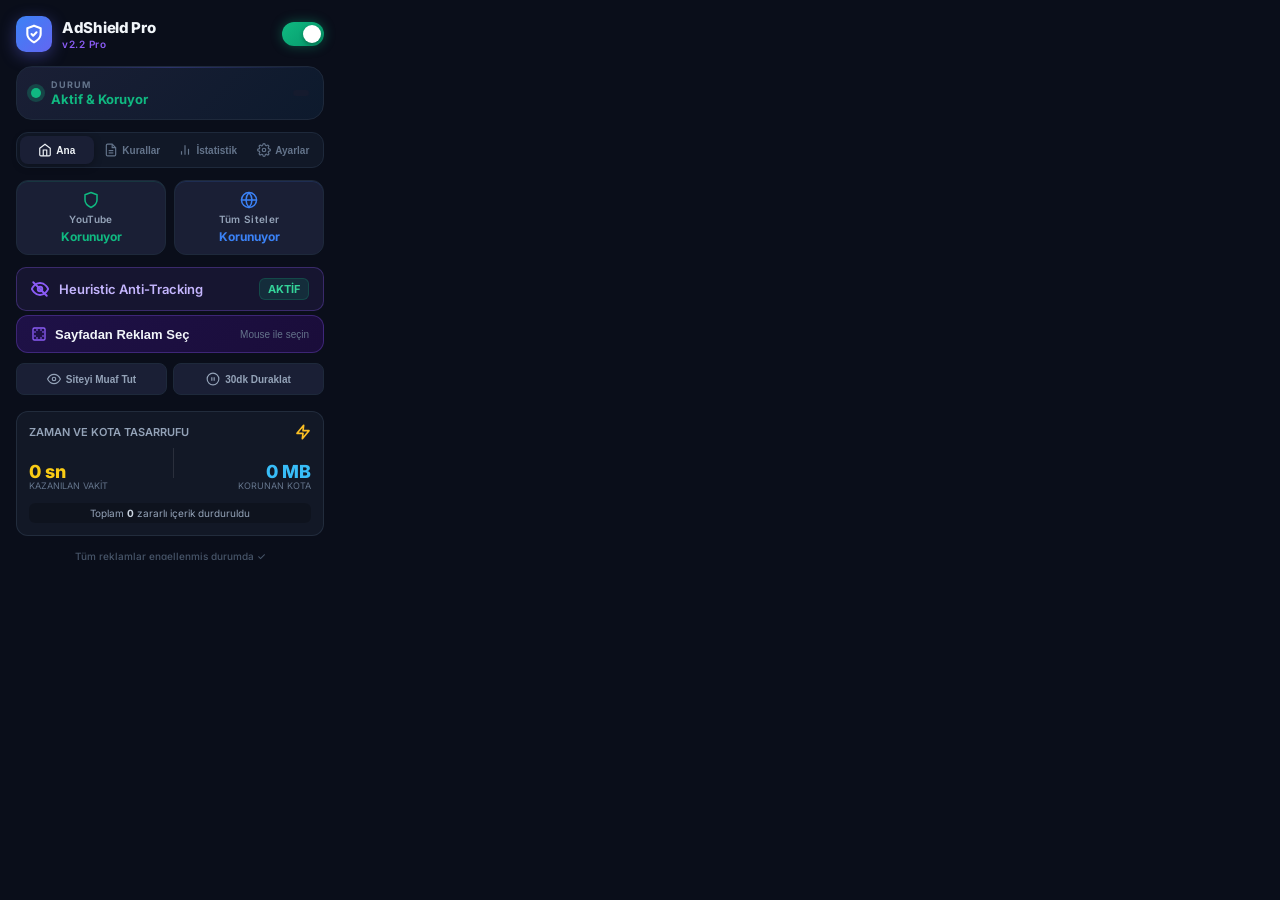
==== commit f136937e: "feat: v2.2 - Ebeveyn Kontrolü & Manuel Site Engelleme - Yetişkin içerik filtresi: 100K+ domainlik bl" ====
--- a/popup/popup.html
+++ b/popup/popup.html
@@ -19,7 +19,7 @@
             </div>
             <div class="header-text">
                 <h1 data-i18n="appName">AdShield Pro</h1>
-                <span class="version">v2.1 Pro</span>
+                <span class="version">v2.2 Pro</span>
             </div>
             <label class="toggle-switch" id="mainToggle" title="Açma / Kapama">
                 <input type="checkbox" checked />
@@ -60,26 +60,26 @@
         <!-- Tab: Home -->
         <div class="tab-content active" id="tab-home">
             <div class="stats-grid">
-                <div class="stat-box glow-green">
+                <div class="stat-box glow-green" id="ytBox">
                     <svg viewBox="0 0 24 24" width="18" height="18" fill="none" stroke="#10b981" stroke-width="2" stroke-linecap="round" stroke-linejoin="round">
                         <path d="M12 22s8-4 8-10V5l-8-3-8 3v7c0 6 8 10 8 10z"></path>
                     </svg>
                     <span class="stat-title">YouTube</span>
-                    <span class="stat-value text-green">Korunuyor</span>
-                </div>
-                <div class="stat-box glow-blue">
+                    <span class="stat-value text-green" id="ytStatus" data-i18n="protected">Korunuyor</span>
+                </div>
+                <div class="stat-box glow-blue" id="allSitesBox">
                     <svg viewBox="0 0 24 24" width="18" height="18" fill="none" stroke="#3b82f6" stroke-width="2" stroke-linecap="round" stroke-linejoin="round">
                         <circle cx="12" cy="12" r="10"></circle>
                         <line x1="2" y1="12" x2="22" y2="12"></line>
                         <path d="M12 2a15.3 15.3 0 014 10 15.3 15.3 0 01-4 10 15.3 15.3 0 01-4-10 15.3 15.3 0 014-10z"></path>
                     </svg>
                     <span class="stat-title">Tüm Siteler</span>
-                    <span class="stat-value text-blue">Korunuyor</span>
+                    <span class="stat-value text-blue" id="allSitesStatus" data-i18n="protected">Korunuyor</span>
                 </div>
             </div>
 
             <!-- Anti-Tracking Badge -->
-            <div class="privacy-shield-container" style="margin-top: 12px; margin-bottom: 4px; background: rgba(139, 92, 246, 0.1); border: 1px solid rgba(139, 92, 246, 0.3); border-radius: 10px; padding: 10px 14px; display: flex; align-items: center; justify-content: space-between; gap: 10px;">
+            <div id="heuristicBadge" class="privacy-shield-container" style="margin-top: 12px; margin-bottom: 4px; background: rgba(139, 92, 246, 0.1); border: 1px solid rgba(139, 92, 246, 0.3); border-radius: 10px; padding: 10px 14px; display: flex; align-items: center; justify-content: space-between; gap: 10px;">
                 <div style="display: flex; align-items: center; gap: 10px;">
                     <svg viewBox="0 0 24 24" width="18" height="18" fill="none" stroke="#8b5cf6" stroke-width="2.5" stroke-linecap="round" stroke-linejoin="round" style="flex-shrink: 0;">
                         <path d="M1 12s4-8 11-8 11 8 11 8-4 8-11 8-11-8-11-8z"></path>
@@ -236,13 +236,34 @@
             </div>
 
             <h3 class="section-title" style="margin-top: 16px;" data-i18n="cloudTitle">Bulut Listeleri (Cloud Rules)</h3>
-            <div class="cloud-section" style="background: rgba(16, 185, 129, 0.05); padding: 12px; border-radius: 8px; border: 1px solid rgba(16, 185, 129, 0.2); display: flex; justify-content: space-between; align-items: center;">
-                <div style="display: flex; flex-direction: column; gap: 2px;">
-                    <span style="font-size: 13px; font-weight: 600; color: #34d399;">EasyList + AdShield Cloud</span>
-                    <span style="font-size: 10px; color: #94a3b8;" id="cloudUpdateText">Sürüm: v2.1 (Güncel)</span>
-                </div>
-                <button class="btn-primary" id="btnUpdateCloud" style="padding: 6px 10px; font-size: 11px;" data-i18n="updateNow">Güncelle</button>
-            </div>
+            <!-- Uyarı Banner -->
+            <div style="background: rgba(239,68,68,0.1); border: 1px solid rgba(239,68,68,0.4); border-radius: 8px; padding: 10px 12px; margin-bottom: 8px; display: flex; gap: 8px; align-items: flex-start;">
+              <span style="font-size: 16px; flex-shrink:0;">⚠️</span>
+              <div style="font-size: 11px; color: #fca5a5; line-height: 1.6;">
+                <strong style="color:#f87171; display:block; margin-bottom:3px;">Dikkat: Performans Uyarısı</strong>
+                Çok fazla liste açmak Chrome'un <strong style="color:#fcd34d;">5.000 kural limitini</strong> aşabilir ve bazı kuralların yüklenmemesine neden olur. Aynı anda <strong style="color:#fcd34d;">en fazla 2–3 liste</strong> açmanız önerilir.<br/>
+                Liste ekledikten veya değiştirdikten sonra mutlaka <strong style="color:#86efac;">"Güncelle" butonuna basın</strong> — aksi hâlde değişiklikler aktif olmaz.
+              </div>
+            </div>
+            <div id="filterListsContainer" style="display: flex; flex-direction: column; gap: 6px; margin-bottom: 8px;">
+              <!-- Filter list toggles rendered by JS -->
+            </div>
+            <!-- Custom List Add -->
+            <div style="background: rgba(30, 41, 59, 0.5); padding: 10px; border-radius: 8px; border: 1px solid rgba(51, 65, 85, 0.5); margin-bottom: 6px;">
+              <div style="font-size: 11px; color: #94a3b8; margin-bottom: 6px; font-weight: 600;">Özel Liste Ekle</div>
+              <div class="input-group" style="margin-bottom: 4px;">
+                <input type="text" id="inputCustomListName" placeholder="Liste adı (opsiyonel)" class="input-field" style="font-size: 11px; padding: 5px 8px;" />
+              </div>
+              <div class="input-group">
+                <input type="text" id="inputCustomListUrl" placeholder="https://example.com/list.txt" class="input-field" style="font-size: 11px; padding: 5px 8px;" />
+                <button class="btn-primary btn-sm-inline" id="btnAddCustomList" style="padding: 5px 10px; font-size: 11px; white-space: nowrap;">+ Ekle</button>
+              </div>
+            </div>
+            <div id="customListsContainer" style="display: flex; flex-direction: column; gap: 4px; margin-bottom: 8px;"></div>
+            <div style="display: flex; justify-content: flex-end;">
+              <button class="btn-primary" id="btnUpdateCloud" style="padding: 6px 12px; font-size: 11px;" data-i18n="updateNow">Güncelle</button>
+            </div>
+            <div style="font-size: 10px; color: #64748b; margin-top: 4px;" id="cloudUpdateText">Son güncelleme: —</div>
 
             <h3 class="section-title" style="margin-top: 16px;" data-i18n="aiFilterTitle">Yapay Zeka (AI) İçerik Filtresi</h3>
             <div class="ai-filter-section" style="background: rgba(30, 41, 59, 0.5); padding: 12px; border-radius: 8px; border: 1px solid rgba(51, 65, 85, 0.5);">
@@ -294,8 +315,58 @@
                 </div>
             </div>
 
-            <h3 class="section-title" style="margin-top: 16px;" data-i18n="pauseTitle">Geçici Duraklat</h3>
-            <div class="pause-options">
+            <h3 class="section-title" style="margin-top: 16px;">🔒 Site Engelleme (Ebeveyn Kontrolü)</h3>
+            <!-- Parental Control Toggle -->
+            <div style="background: rgba(239,68,68,0.06); padding: 12px; border-radius: 8px; border: 1px solid rgba(239,68,68,0.2); margin-bottom: 8px;">
+              <div style="display:flex; justify-content:space-between; align-items:center; margin-bottom:6px;">
+                <div>
+                  <div style="font-size:13px; font-weight:600; color:#fca5a5;">🛡️ Yetişkin İçerik Filtresi</div>
+                  <div style="font-size:10px; color:#64748b; margin-top:2px;" id="parentalStatusText">100.000+ alan adı veritabanı</div>
+                </div>
+                <label class="toggle-switch" style="transform:scale(0.85); margin:0; flex-shrink:0;">
+                  <input type="checkbox" id="parentalToggle" />
+                  <span class="toggle-slider"></span>
+                </label>
+              </div>
+              <div style="font-size:10px; color:#475569; line-height:1.5;">
+                Aktif edildiğinde liste indirilir (~ilk açılışta birkaç saniye). Engellenen sitelere girildiğinde sayfa bulanıklaşır ve engel ekranına yönlendirilir.
+              </div>
+            </div>
+            <div style="background: rgba(239,68,68,0.05); padding: 12px; border-radius: 8px; border: 1px solid rgba(239,68,68,0.2); margin-bottom: 6px;">
+              <div class="input-group" style="margin-bottom: 6px;">
+                <input type="text" id="inputBlockSite" placeholder="Domain (örn: tiktok.com)" class="input-field" style="font-size: 12px; padding: 6px 10px;" />
+              </div>
+              <div style="display: flex; align-items: center; gap: 8px; margin-bottom: 8px;">
+                <span style="font-size: 11px; color: #94a3b8; white-space: nowrap;">Yönlendir:</span>
+                <select id="selectBlockRedirect" class="input-field" style="font-size: 11px; padding: 4px 8px; flex:1; background: var(--bg-secondary); color: var(--text-primary); border: 1px solid var(--border-color);">
+                  <option value="block">🛡️ Engel Sayfası (AdShield)</option>
+                  <option value="google">🔍 Google'a Yönlendir</option>
+                </select>
+                <button class="btn-primary btn-sm-inline" id="btnAddBlockSite" style="padding: 5px 12px; font-size: 11px; white-space: nowrap; background: #dc2626;">+ Ekle</button>
+              </div>
+              <div id="blockedSitesList" style="display: flex; flex-direction: column; gap: 4px; max-height: 140px; overflow-y: auto;">
+                <div id="emptyBlockedSites" style="font-size: 11px; color: #475569; text-align: center; padding: 8px;">Henüz engellenen site yok</div>
+              </div>
+              <div style="margin-top: 8px; padding: 8px 10px; background: rgba(15,23,42,0.6); border-radius: 6px; border: 1px solid rgba(51,65,85,0.4);">
+                <div style="font-size: 10px; color: #64748b; font-weight: 600; margin-bottom: 5px; letter-spacing: 0.4px;">📌 PATTERN KULLANIMI</div>
+                <div style="display: flex; flex-direction: column; gap: 3px;">
+                  <div style="display:flex; gap:6px; align-items:baseline;">
+                    <code style="font-size:10px; color:#f87171; background:rgba(239,68,68,0.1); padding:1px 5px; border-radius:3px; white-space:nowrap;">site.com</code>
+                    <span style="font-size:10px; color:#475569;">→ site.com ve tüm subdomainleri (www, tr, m…)</span>
+                  </div>
+                  <div style="display:flex; gap:6px; align-items:baseline;">
+                    <code style="font-size:10px; color:#f87171; background:rgba(239,68,68,0.1); padding:1px 5px; border-radius:3px; white-space:nowrap;">*.site.com</code>
+                    <span style="font-size:10px; color:#475569;">→ sadece subdomainler (tr.site.com, m.site.com)</span>
+                  </div>
+                  <div style="display:flex; gap:6px; align-items:baseline;">
+                    <code style="font-size:10px; color:#f87171; background:rgba(239,68,68,0.1); padding:1px 5px; border-radius:3px; white-space:nowrap;">*.site.*</code>
+                    <span style="font-size:10px; color:#475569;">→ her uzantıda engelle (.net, .org, .co.uk…)</span>
+                  </div>
+                </div>
+              </div>
+            </div>
+
+            <h3 class="section-title" style="margin-top: 16px;" data-i18n="pauseTitle">Geçici Duraklat</h3>            <div class="pause-options">
                 <button class="pause-btn" data-minutes="30" data-i18n="min30">30 dk</button>
                 <button class="pause-btn" data-minutes="60" data-i18n="hour1">1 saat</button>
                 <button class="pause-btn" data-minutes="180" data-i18n="hour3">3 saat</button>
@@ -303,6 +374,19 @@
             </div>
             <div class="pause-status" id="pauseStatus" style="display:none;">
                 <span id="pauseStatusText"></span>
+            </div>
+
+            <h3 class="section-title" style="margin-top: 16px;" data-i18n="footballTitle">Futbol & Canlı Yayın Ayarları</h3>
+            <div class="football-settings-section" style="background: rgba(22, 101, 52, 0.1); padding: 12px; border-radius: 8px; border: 1px solid rgba(22, 101, 52, 0.3); display: flex; flex-direction: column; gap: 10px;">
+                <div style="display: flex; justify-content: space-between; align-items: center;">
+                    <span style="font-size: 11px; color: #e2e8f0; font-weight: 500;">Reklam Atlatma Süresi (sn)</span>
+                    <input type="number" id="inputAdSkipDuration" value="15" min="1" max="60" class="input-field" style="width: 50px; padding: 4px; font-size: 11px; margin: 0; text-align: center;" />
+                </div>
+                <div style="display: flex; justify-content: space-between; align-items: center;">
+                    <span style="font-size: 11px; color: #e2e8f0; font-weight: 500;">Otomatik Tıklama Sayısı</span>
+                    <input type="number" id="inputAutoClickMax" value="1" min="1" max="10" class="input-field" style="width: 50px; padding: 4px; font-size: 11px; margin: 0; text-align: center;" />
+                </div>
+                <button class="btn-primary" id="btnSaveFootball" style="padding: 6px; font-size: 11px; background: #166534;">Ayarları Kaydet</button>
             </div>
 
             <div class="about-section">
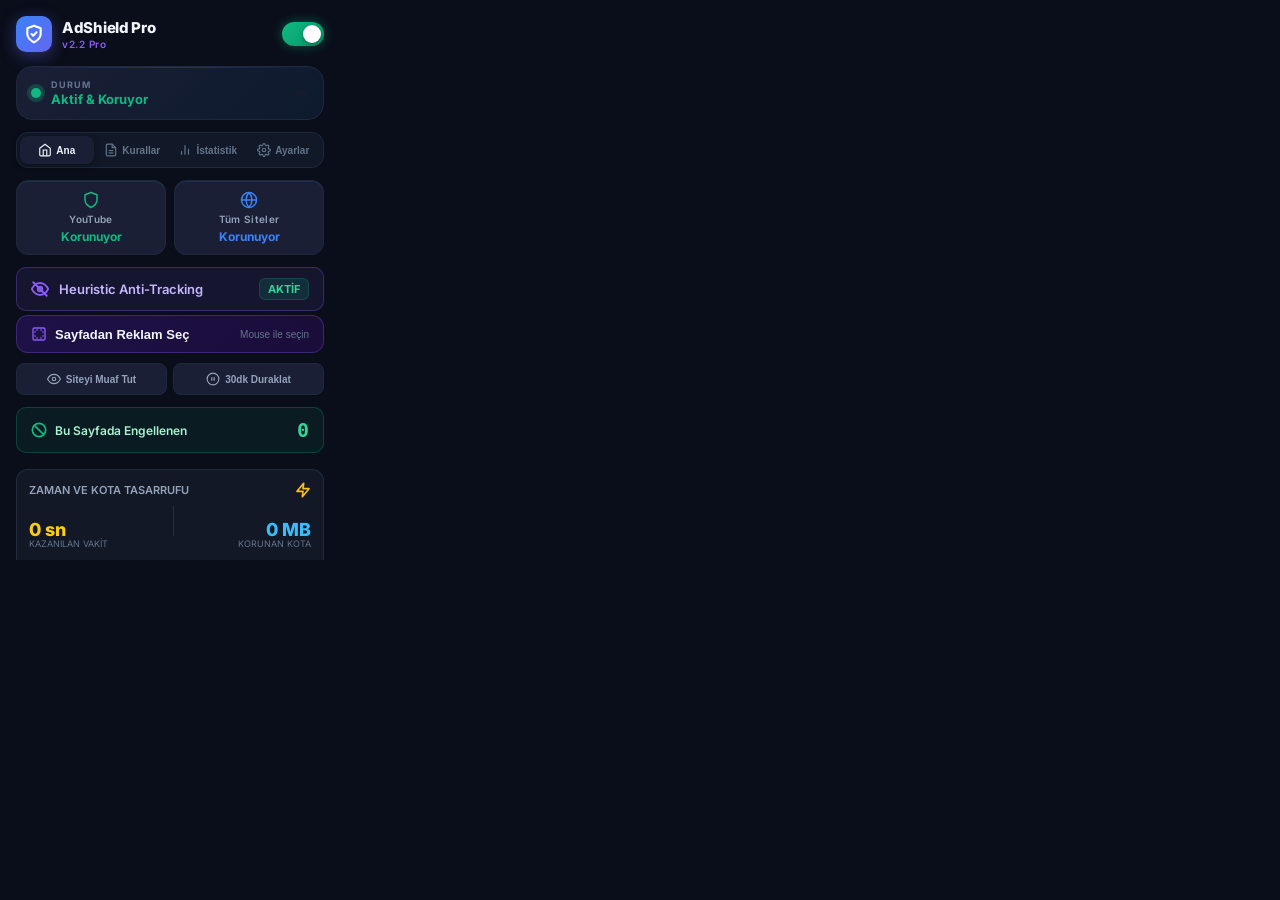
==== commit 022b44a5: "fix: rules_general.json ID 8050-8070 çakışması giderildi" ====
--- a/popup/popup.html
+++ b/popup/popup.html
@@ -131,6 +131,17 @@
                 </button>
             </div>
 
+            <!-- Bu Sayfada Engellenen -->
+            <div id="pageBlockedPanel" style="margin-top: 12px; background: rgba(16, 185, 129, 0.08); border: 1px solid rgba(16, 185, 129, 0.25); border-radius: 10px; padding: 10px 14px; display: flex; align-items: center; justify-content: space-between;">
+                <div style="display: flex; align-items: center; gap: 8px;">
+                    <svg viewBox="0 0 24 24" width="16" height="16" fill="none" stroke="#10b981" stroke-width="2.5" stroke-linecap="round" stroke-linejoin="round">
+                        <circle cx="12" cy="12" r="10"/><line x1="4.93" y1="4.93" x2="19.07" y2="19.07"/>
+                    </svg>
+                    <span style="font-size: 12px; color: #a7f3d0; font-weight: 600;">Bu Sayfada Engellenen</span>
+                </div>
+                <span id="pageBlockedCount" style="font-size: 20px; font-weight: 800; color: #34d399; font-family: monospace;">0</span>
+            </div>
+
             <div class="gamification-panel" id="gamificationPanel" style="margin-top: 16px; background: rgba(30, 41, 59, 0.4); border: 1px solid rgba(51, 65, 85, 0.5); border-radius: 12px; padding: 12px; display: flex; flex-direction: column; gap: 8px;">
                 <div style="display: flex; justify-content: space-between; align-items: center;">
                     <span style="font-size: 11px; color: #94a3b8; font-weight: 600; text-transform: uppercase;">Zaman ve Kota Tasarrufu</span>
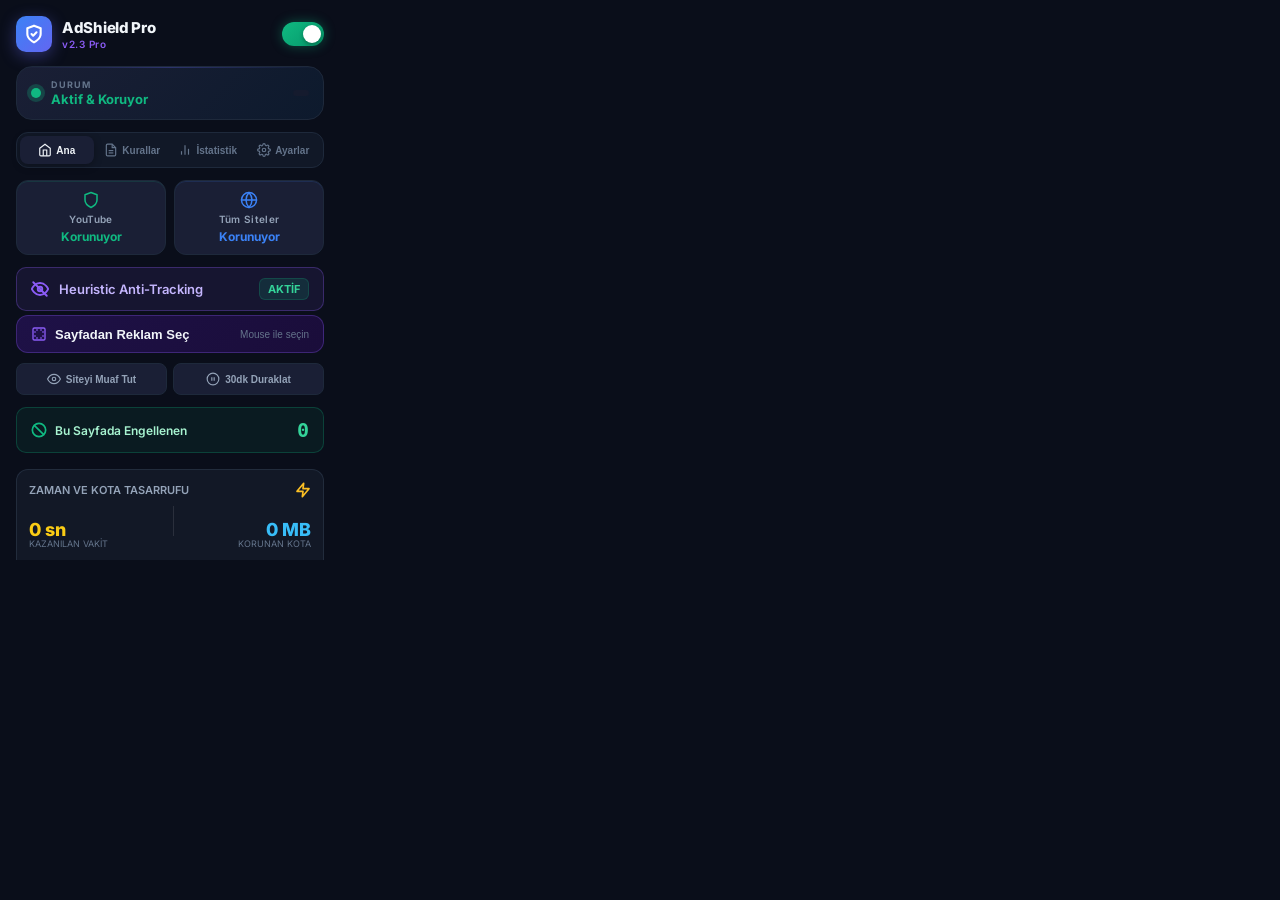
==== commit 905845cf: "chore: bump version 2.2 → 2.3" ====
--- a/popup/popup.html
+++ b/popup/popup.html
@@ -19,7 +19,7 @@
             </div>
             <div class="header-text">
                 <h1 data-i18n="appName">AdShield Pro</h1>
-                <span class="version">v2.2 Pro</span>
+                <span class="version">v2.3 Pro</span>
             </div>
             <label class="toggle-switch" id="mainToggle" title="Açma / Kapama">
                 <input type="checkbox" checked />
@@ -192,6 +192,10 @@
                     <h3 class="section-title" data-i18n="customRules">Özel Kurallar</h3>
                     <span class="rule-count" id="ruleCount">0</span>
                 </div>
+                <!-- Kural Arama -->
+                <div style="margin-bottom: 6px;">
+                    <input type="text" id="inputRuleSearch" placeholder="🔍 Kural ara..." class="input-field" style="font-size: 11px; padding: 5px 10px;" />
+                </div>
                 <div class="rules-list" id="rulesList">
                     <div class="empty-state" id="emptyRules">
                         <svg viewBox="0 0 24 24" width="32" height="32" fill="none" stroke="#475569" stroke-width="1.5">
@@ -222,6 +226,13 @@
                     <span class="today-number" id="statsTodayBlocked">0</span>
                     <span class="today-label" data-i18n="todayStatsLabel">Bugün Engellenen</span>
                 </div>
+            </div>
+
+            <!-- 7 Günlük Grafik -->
+            <div style="margin: 12px 0 4px; background: rgba(30,41,59,0.5); border: 1px solid rgba(51,65,85,0.5); border-radius: 10px; padding: 10px 12px;">
+                <div style="font-size: 10px; color: #64748b; font-weight: 600; text-transform: uppercase; margin-bottom: 8px;">Son 7 Gün</div>
+                <div id="weeklyChart" style="display: flex; align-items: flex-end; gap: 4px; height: 48px;"></div>
+                <div id="weeklyLabels" style="display: flex; gap: 4px; margin-top: 4px;"></div>
             </div>
 
             <h3 class="section-title" data-i18n="statsByDomain">Site Bazlı İstatistikler</h3>
@@ -377,7 +388,8 @@
               </div>
             </div>
 
-            <h3 class="section-title" style="margin-top: 16px;" data-i18n="pauseTitle">Geçici Duraklat</h3>            <div class="pause-options">
+            <h3 class="section-title" style="margin-top: 16px;" data-i18n="pauseTitle">Geçici Duraklat</h3>
+            <div class="pause-options">
                 <button class="pause-btn" data-minutes="30" data-i18n="min30">30 dk</button>
                 <button class="pause-btn" data-minutes="60" data-i18n="hour1">1 saat</button>
                 <button class="pause-btn" data-minutes="180" data-i18n="hour3">3 saat</button>
@@ -385,6 +397,29 @@
             </div>
             <div class="pause-status" id="pauseStatus" style="display:none;">
                 <span id="pauseStatusText"></span>
+            </div>
+
+            <!-- Zamanlanmış Duraklama -->
+            <div style="margin-top: 10px; background: rgba(30,41,59,0.5); border: 1px solid rgba(51,65,85,0.5); border-radius: 8px; padding: 12px;">
+                <div style="display:flex; justify-content:space-between; align-items:center; margin-bottom:8px;">
+                    <span style="font-size:12px; color:#e2e8f0; font-weight:600;">⏰ Zamanlanmış Duraklama</span>
+                    <label class="toggle-switch" style="transform:scale(0.8); margin:0;">
+                        <input type="checkbox" id="scheduledPauseToggle" />
+                        <span class="toggle-slider"></span>
+                    </label>
+                </div>
+                <div id="scheduledPauseConfig" style="display:none; flex-direction:column; gap:6px;">
+                    <div style="display:flex; align-items:center; gap:8px;">
+                        <span style="font-size:11px; color:#94a3b8; width:50px;">Başlangıç</span>
+                        <input type="time" id="scheduledPauseStart" value="09:00" class="input-field" style="font-size:11px; padding:4px 8px; width:90px;" />
+                    </div>
+                    <div style="display:flex; align-items:center; gap:8px;">
+                        <span style="font-size:11px; color:#94a3b8; width:50px;">Bitiş</span>
+                        <input type="time" id="scheduledPauseEnd" value="17:00" class="input-field" style="font-size:11px; padding:4px 8px; width:90px;" />
+                    </div>
+                    <button class="btn-primary" id="btnSaveScheduledPause" style="padding:5px 12px; font-size:11px; margin-top:2px;">Kaydet</button>
+                    <div id="scheduledPauseStatus" style="font-size:10px; color:#64748b;"></div>
+                </div>
             </div>
 
             <h3 class="section-title" style="margin-top: 16px;" data-i18n="footballTitle">Futbol & Canlı Yayın Ayarları</h3>
